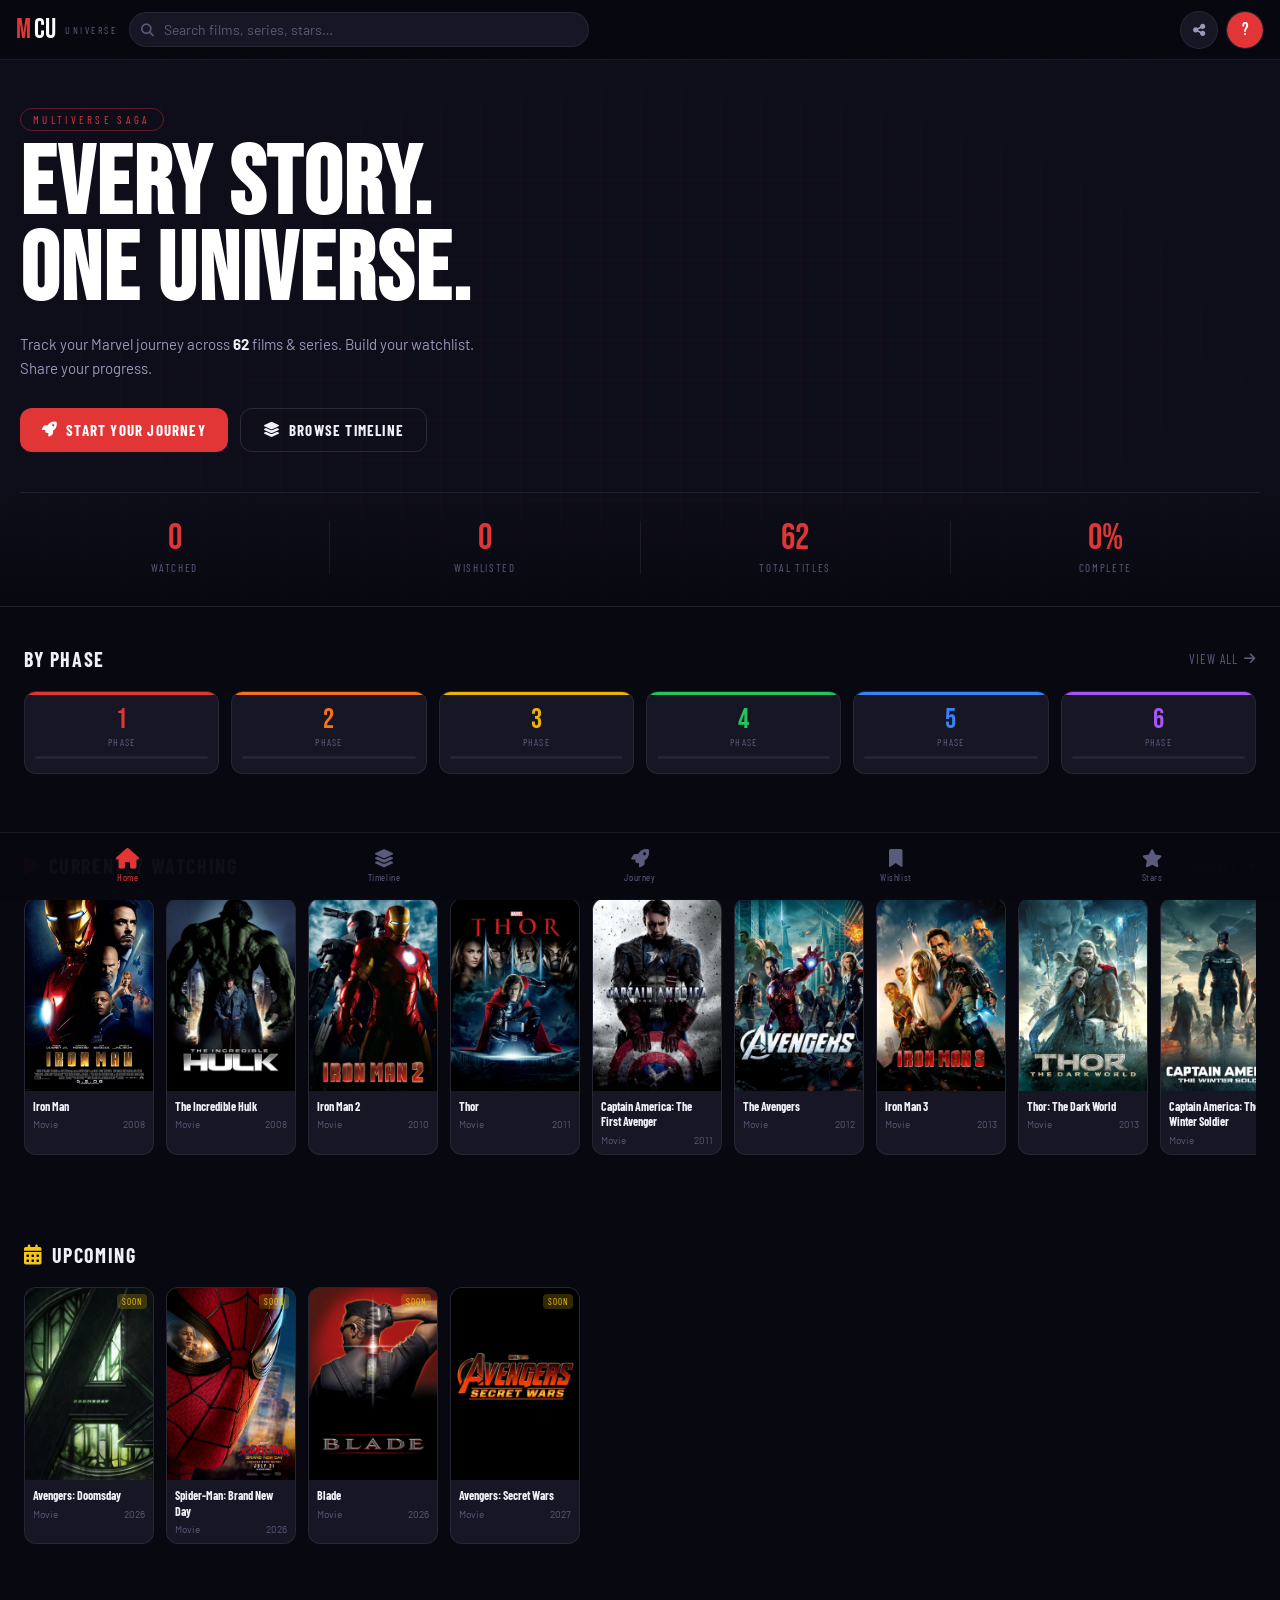
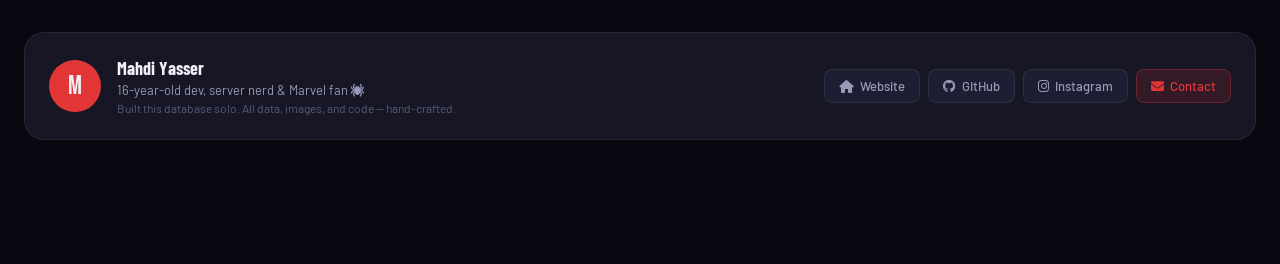
==== index.html @ ae5f4f88 "Update" ====
<!DOCTYPE html>
<html lang="en">
<head>
  <meta charset="UTF-8">
  <meta name="viewport" content="width=device-width, initial-scale=1.0, viewport-fit=cover">

  <!-- Primary Meta -->
  <title>MCU Universe — The Ultimate Marvel Tracker</title>
  <meta name="title" content="MCU Universe — The Ultimate Marvel Tracker">
  <meta name="description" content="Track every Marvel Cinematic Universe film & series. Build your watchlist, follow your journey, explore the cast. The definitive MCU database by Mahdi Yasser.">
  <meta name="author" content="Mahdi Yasser">
  <meta name="robots" content="index, follow">
  <meta name="keywords" content="MCU, Marvel, Cinematic Universe, Iron Man, Avengers, Disney+, tracker, watchlist, movies, series, Mahdi Yasser, Mahdi Yasser MCU">
  <meta name="theme-color" content="#0a0a0f">

  <!-- Open Graph -->
  <meta property="og:type" content="website">
  <meta property="og:url" content="https://mcu.mahdiyasser.site/">
  <meta property="og:title" content="MCU Universe — The Ultimate Marvel Tracker">
  <meta property="og:description" content="Track every MCU film & series. Build your watchlist, follow your journey, explore the cast. The definitive MCU database.">
  <meta property="og:image" content="https://mcu.mahdiyasser.site/assets/images/og.png">
  <meta property="og:image:width" content="1200">
  <meta property="og:image:height" content="630">
  <meta property="og:site_name" content="MCU Universe">

  <!-- Twitter Card -->
  <meta name="twitter:card" content="summary_large_image">
  <meta name="twitter:url" content="https://mcu.mahdiyasser.site/">
  <meta name="twitter:title" content="MCU Universe — The Ultimate Marvel Tracker">
  <meta name="twitter:description" content="Track every MCU film & series. Build your watchlist, follow your journey, explore the cast.">
  <meta name="twitter:image" content="https://mcu.mahdiyasser.site/assets/images/og.png">

  <!-- Canonical -->
  <link rel="canonical" href="https://mcu.mahdiyasser.site/">

  <!-- Favicon -->
  <link rel="icon" href="/favicon.ico">
  <link rel="apple-touch-icon" href="/favicon.ico">
  <link rel="shortcut icon" href="/favicon.ico">

  <!-- JSON-LD -->
  <script type="application/ld+json">
  {
    "@context": "https://schema.org",
    "@type": "WebSite",
    "name": "MCU Universe",
    "url": "https://mcu.mahdiyasser.site/",
    "description": "The definitive MCU tracker — films, series, cast, and your personal watching journey.",
    "author": {
      "@type": "Person",
      "name": "Mahdi Yasser",
      "url": "https://mahdiyasser.site/"
    }
  }
  </script>

  <!-- Fonts -->
  <link rel="preconnect" href="https://fonts.googleapis.com">
  <link rel="preconnect" href="https://fonts.gstatic.com" crossorigin>
  <link href="https://fonts.googleapis.com/css2?family=Bebas+Neue&family=Barlow:ital,wght@0,300;0,400;0,500;0,600;0,700;1,300;1,400&family=Barlow+Condensed:wght@300;400;500;600;700;800&display=swap" rel="stylesheet">

  <!-- Font Awesome -->
  <link rel="stylesheet" href="https://cdnjs.cloudflare.com/ajax/libs/font-awesome/6.5.1/css/all.min.css">

  <link rel="stylesheet" href="style.css">
</head>
<body>

<!-- ========== LOADING SCREEN ========== -->
<div id="loader">
  <div class="loader-inner">
    <div class="loader-arc"></div>
    <div class="loader-text">INITIALIZING</div>
    <div class="loader-sub">Marvel Cinematic Universe Database</div>
  </div>
</div>

<!-- ========== ACCOUNT PANEL ========== -->
<div id="account-panel" class="panel hidden">
  <div class="panel-backdrop" onclick="closePanel('account-panel')"></div>
  <div class="panel-box">
    <button class="panel-close" onclick="closePanel('account-panel')"><i class="fa-solid fa-xmark"></i></button>
    <div class="panel-header">
      <div class="panel-icon"><i class="fa-solid fa-user-shield"></i></div>
      <h2>Your Profile</h2>
    </div>
    <div id="account-content"></div>
  </div>
</div>

<!-- ========== SHARE PANEL ========== -->
<div id="share-panel" class="panel hidden">
  <div class="panel-backdrop" onclick="closePanel('share-panel')"></div>
  <div class="panel-box">
    <button class="panel-close" onclick="closePanel('share-panel')"><i class="fa-solid fa-xmark"></i></button>
    <div class="panel-header">
      <div class="panel-icon share-icon"><i class="fa-solid fa-share-nodes"></i></div>
      <h2>Share Your Journey</h2>
      <p>Anyone with this link can view your progress</p>
    </div>
    <div id="share-content"></div>
  </div>
</div>

<!-- ========== DETAIL PANEL ========== -->
<div id="detail-panel" class="panel hidden">
  <div class="panel-backdrop" onclick="closePanel('detail-panel')"></div>
  <div class="panel-box panel-box--wide">
    <button class="panel-close" onclick="closePanel('detail-panel')"><i class="fa-solid fa-xmark"></i></button>
    <div id="detail-content"></div>
  </div>
</div>

<!-- ========== STAR PANEL ========== -->
<div id="star-panel" class="panel hidden">
  <div class="panel-backdrop" onclick="closePanel('star-panel')"></div>
  <div class="panel-box">
    <button class="panel-close" onclick="closePanel('star-panel')"><i class="fa-solid fa-xmark"></i></button>
    <div id="star-content"></div>
  </div>
</div>

<!-- ========== TOAST ========== -->
<div id="toast-container"></div>

<!-- ========== HEADER ========== -->
<header id="site-header">
  <div class="header-inner">
    <a class="header-logo" href="#" onclick="switchTab('home'); return false;">
      <span class="logo-m">M</span><span class="logo-cu">CU</span>
      <span class="logo-tag">UNIVERSE</span>
    </a>

    <div class="header-search-wrap" id="header-search-wrap">
      <i class="fa-solid fa-magnifying-glass search-icon"></i>
      <input type="text" id="global-search" placeholder="Search films, series, stars…" autocomplete="off">
      <div id="search-results-drop" class="search-drop hidden"></div>
    </div>

    <div class="header-actions">
      <button class="hdr-btn" onclick="openSharePanel()" title="Share Your Journey">
        <i class="fa-solid fa-share-nodes"></i>
      </button>
      <button class="hdr-btn hdr-account" onclick="openAccountPanel()" title="Profile">
        <span id="hdr-avatar"></span>
      </button>
    </div>
  </div>
</header>

<!-- ========== MAIN ========== -->
<main id="app">

  <!-- ===== TAB: HOME ===== -->
  <section id="tab-home" class="tab-section active">
    <div class="hero-banner">
      <div class="hero-bg-grid"></div>
      <div class="hero-content">
        <div class="hero-eyebrow"><span class="phase-badge">MULTIVERSE SAGA</span></div>
        <h1 class="hero-title">EVERY STORY.<br>ONE UNIVERSE.</h1>
        <p class="hero-sub">Track your Marvel journey across <strong id="hero-total">0</strong> films & series. Build your watchlist. Share your progress.</p>
        <div class="hero-cta-row">
          <button class="btn-primary" onclick="switchTab('journey')">
            <i class="fa-solid fa-rocket"></i> Start Your Journey
          </button>
          <button class="btn-ghost" onclick="switchTab('timeline')">
            <i class="fa-solid fa-layer-group"></i> Browse Timeline
          </button>
        </div>
      </div>
      <div class="hero-stats-row">
        <div class="hero-stat">
          <span id="stat-watched" class="stat-num">0</span>
          <span class="stat-label">Watched</span>
        </div>
        <div class="hero-stat">
          <span id="stat-wishlist" class="stat-num">0</span>
          <span class="stat-label">Wishlisted</span>
        </div>
        <div class="hero-stat">
          <span id="stat-total-home" class="stat-num">0</span>
          <span class="stat-label">Total Titles</span>
        </div>
        <div class="hero-stat">
          <span id="stat-pct" class="stat-num">0%</span>
          <span class="stat-label">Complete</span>
        </div>
      </div>
    </div>

    <!-- Quick Phase Overview -->
    <div class="section-wrap">
      <div class="section-header">
        <h2 class="section-title">By Phase</h2>
        <button class="section-link" onclick="switchTab('timeline')">View All <i class="fa-solid fa-arrow-right"></i></button>
      </div>
      <div id="phase-overview" class="phase-overview-grid"></div>
    </div>

    <!-- Currently Watching -->
    <div class="section-wrap" id="currently-watching-section">
      <div class="section-header">
        <h2 class="section-title"><i class="fa-solid fa-play txt-red"></i> Currently Watching</h2>
        <button class="section-link" onclick="switchTab('journey')">Journey <i class="fa-solid fa-arrow-right"></i></button>
      </div>
      <div id="currently-watching-list" class="cards-row"></div>
    </div>

    <!-- New & Upcoming -->
    <div class="section-wrap">
      <div class="section-header">
        <h2 class="section-title"><i class="fa-solid fa-calendar-days txt-gold"></i> Upcoming</h2>
      </div>
      <div id="upcoming-list" class="cards-row"></div>
    </div>

    <!-- About / Made By -->
    <div class="section-wrap">
      <div class="about-footer-card">
        <div class="afc-left">
          <div class="afc-avatar">M</div>
          <div class="afc-text">
            <span class="afc-name">Mahdi Yasser</span>
            <span class="afc-role">16-year-old dev, server nerd &amp; Marvel fan <i class="fa-solid fa-spider"></i></span>
            <span class="afc-bio">Built this database solo. All data, images, and code — hand-crafted.</span>
          </div>
        </div>
        <div class="afc-links">
          <a href="https://mahdiyasser.site" target="_blank" class="afc-btn"><i class="fa-solid fa-house"></i> Website</a>
          <a href="https://github.com/Mahdiyasser" target="_blank" class="afc-btn"><i class="fa-brands fa-github"></i> GitHub</a>
          <a href="https://www.instagram.com/mahdiyasser1/" target="_blank" class="afc-btn"><i class="fa-brands fa-instagram"></i> Instagram</a>
          <a href="https://mahdiyasser.site/contact/" target="_blank" class="afc-btn afc-btn--red"><i class="fa-solid fa-envelope"></i> Contact</a>
        </div>
      </div>
    </div>
  </section>

  <!-- ===== TAB: TIMELINE ===== -->
  <section id="tab-timeline" class="tab-section">
    <div class="tab-hero-mini">
      <h1>MCU TIMELINE</h1>
      <p>Every title — in release or chronological order</p>
    </div>

    <div class="timeline-controls">
      <div class="order-toggle">
        <button class="order-btn active" id="btn-release" onclick="setOrder('release')">Release Order</button>
        <button class="order-btn" id="btn-chrono" onclick="setOrder('chrono')">Chronological</button>
      </div>
      <div class="filter-row">
        <button class="filter-btn active" data-filter="all" onclick="setTypeFilter('all',this)">All</button>
        <button class="filter-btn" data-filter="movie" onclick="setTypeFilter('movie',this)">Movies</button>
        <button class="filter-btn" data-filter="series" onclick="setTypeFilter('series',this)">Series</button>
        <button class="filter-btn" data-filter="special_presentation" onclick="setTypeFilter('special_presentation',this)">Specials</button>
      </div>
    </div>

    <div id="timeline-phases" class="timeline-phases-wrap"></div>
  </section>

  <!-- ===== TAB: JOURNEY ===== -->
  <section id="tab-journey" class="tab-section">
    <div class="tab-hero-mini journey-hero-mini">
      <div class="journey-hero-content">
        <h1>YOUR JOURNEY</h1>
        <p>Track progress like a game. Level up through the MCU.</p>
      </div>
      <div class="journey-xp-bar-wrap">
        <div class="journey-level-badge" id="journey-level-badge">LVL 1</div>
        <div class="journey-xp-info">
          <span id="journey-xp-label">0 XP</span>
          <span id="journey-xp-next">Next: Recruit</span>
        </div>
        <div class="xp-bar-outer">
          <div class="xp-bar-inner" id="xp-bar-inner"></div>
        </div>
        <div class="journey-rank-name" id="journey-rank-name">Civilian</div>
      </div>
    </div>

    <!-- Journey Achievements -->
    <div class="section-wrap">
      <div class="section-header">
        <h2 class="section-title"><i class="fa-solid fa-trophy txt-gold"></i> Achievements</h2>
      </div>
      <div id="achievements-grid" class="achievements-grid"></div>
    </div>

    <!-- Journey Stats -->
    <div class="section-wrap">
      <div class="section-header">
        <h2 class="section-title"><i class="fa-solid fa-chart-bar txt-red"></i> Your Stats</h2>
      </div>
      <div id="journey-stats-grid" class="journey-stats-grid"></div>
    </div>

    <!-- Watch Queue -->
    <div class="section-wrap">
      <div class="section-header">
        <h2 class="section-title"><i class="fa-solid fa-list-check"></i> Watch Queue</h2>
        <button class="section-link" onclick="openNextToWatch()">Suggest Next <i class="fa-solid fa-wand-sparkles"></i></button>
      </div>
      <div id="watch-queue" class="timeline-phases-wrap"></div>
    </div>
  </section>

  <!-- ===== TAB: WISHLIST ===== -->
  <section id="tab-wishlist" class="tab-section">
    <div class="tab-hero-mini">
      <h1>WISHLIST</h1>
      <p>Titles you want to watch</p>
    </div>
    <div class="section-wrap">
      <div id="wishlist-grid" class="cards-grid-main"></div>
      <div id="wishlist-empty" class="empty-state hidden">
        <i class="fa-solid fa-bookmark"></i>
        <p>No wishlist items yet.</p>
        <small>Browse the Timeline and hit <i class="fa-solid fa-bookmark"></i> to add titles.</small>
      </div>
    </div>
  </section>

  <!-- ===== TAB: STARS ===== -->
  <section id="tab-stars" class="tab-section">
    <div class="tab-hero-mini">
      <h1>CAST & CREW</h1>
      <p>72 stars of the Marvel universe</p>
    </div>
    <div class="stars-controls">
      <input type="text" id="stars-search" placeholder="Search cast & crew…" oninput="filterStars(this.value)">
    </div>
    <div id="stars-grid" class="stars-grid"></div>
  </section>

</main>

<!-- ========== BOTTOM NAV ========== -->
<nav id="bottom-nav">
  <button class="nav-btn active" data-tab="home" onclick="switchTab('home')">
    <i class="fa-solid fa-house"></i>
    <span>Home</span>
  </button>
  <button class="nav-btn" data-tab="timeline" onclick="switchTab('timeline')">
    <i class="fa-solid fa-layer-group"></i>
    <span>Timeline</span>
  </button>
  <button class="nav-btn" data-tab="journey" onclick="switchTab('journey')">
    <i class="fa-solid fa-rocket"></i>
    <span>Journey</span>
  </button>
  <button class="nav-btn" data-tab="wishlist" onclick="switchTab('wishlist')">
    <i class="fa-solid fa-bookmark"></i>
    <span>Wishlist</span>
    <span id="wishlist-badge" class="nav-badge hidden">0</span>
  </button>
  <button class="nav-btn" data-tab="stars" onclick="switchTab('stars')">
    <i class="fa-solid fa-star"></i>
    <span>Stars</span>
  </button>
</nav>

<script src="script.js"></script>
</body>
</html>
---- style.css ----
/* =====================================================
   MCU UNIVERSE — style.css
   Author: Mahdi Yasser
   ===================================================== */

/* ── Variables ── */
:root {
  --red: #e23636;
  --red-dark: #b01e1e;
  --red-glow: rgba(226,54,54,0.35);
  --gold: #f5c518;
  --gold-dim: rgba(245,197,24,0.2);
  --blue: #1a8fe3;
  --blue-dim: rgba(26,143,227,0.2);
  --bg: #080810;
  --bg2: #0e0e1a;
  --bg3: #141428;
  --surface: #161625;
  --surface2: #1e1e32;
  --surface3: #242438;
  --border: rgba(255,255,255,0.07);
  --border2: rgba(255,255,255,0.12);
  --text: #f0f0f8;
  --text2: #9898b8;
  --text3: #5a5a7a;
  --white: #ffffff;
  --green: #22c55e;
  --orange: #f97316;
  --purple: #a855f7;

  /* Phase colors */
  --phase1: #e23636;
  --phase2: #f97316;
  --phase3: #eab308;
  --phase4: #22c55e;
  --phase5: #3b82f6;
  --phase6: #a855f7;

  --radius: 12px;
  --radius-sm: 8px;
  --radius-lg: 20px;
  --nav-h: 68px;
  --header-h: 60px;
  --transition: 0.22s cubic-bezier(0.4,0,0.2,1);
}

/* ── Reset ── */
*, *::before, *::after { box-sizing: border-box; margin: 0; padding: 0; }
html { scroll-behavior: smooth; font-size: 16px; }
body {
  font-family: 'Barlow', sans-serif;
  background: var(--bg);
  color: var(--text);
  min-height: 100dvh;
  overflow-x: hidden;
  padding-bottom: calc(var(--nav-h) + 16px);
  padding-top: var(--header-h);
}
a { color: inherit; text-decoration: none; }
img { display: block; max-width: 100%; }
button { cursor: pointer; border: none; background: none; font-family: inherit; color: inherit; }
input, textarea { font-family: inherit; }

/* ── Typography ── */
.font-display { font-family: 'Bebas Neue', sans-serif; letter-spacing: 0.04em; }
.font-condensed { font-family: 'Barlow Condensed', sans-serif; }

/* ── Utility ── */
.hidden { display: none !important; }
.txt-red { color: var(--red); }
.txt-gold { color: var(--gold); }
.txt-blue { color: var(--blue); }
.txt-green { color: var(--green); }

/* ============================================================
   LOADER
   ============================================================ */
#loader {
  position: fixed; inset: 0; z-index: 9999;
  background: var(--bg);
  display: flex; align-items: center; justify-content: center;
  transition: opacity 0.5s ease, visibility 0.5s ease;
}
#loader.fade-out { opacity: 0; visibility: hidden; pointer-events: none; }
.loader-inner { text-align: center; }
.loader-arc {
  width: 64px; height: 64px;
  border: 3px solid var(--surface3);
  border-top-color: var(--red);
  border-radius: 50%;
  margin: 0 auto 20px;
  animation: spin 0.8s linear infinite;
}
@keyframes spin { to { transform: rotate(360deg); } }
.loader-text {
  font-family: 'Bebas Neue', sans-serif;
  font-size: 22px;
  letter-spacing: 0.3em;
  color: var(--red);
}
.loader-sub {
  font-family: 'Barlow Condensed', sans-serif;
  font-size: 12px;
  letter-spacing: 0.2em;
  color: var(--text3);
  margin-top: 6px;
}

/* ============================================================
   HEADER
   ============================================================ */
#site-header {
  position: fixed; top: 0; left: 0; right: 0; z-index: 100;
  height: var(--header-h);
  background: rgba(8,8,16,0.95);
  border-bottom: 1px solid var(--border);
}
.header-inner {
  max-width: 1400px;
  margin: 0 auto;
  height: 100%;
  display: flex; align-items: center; gap: 12px;
  padding: 0 16px;
}
.header-logo {
  display: flex; align-items: baseline; gap: 3px;
  flex-shrink: 0;
}
.logo-m {
  font-family: 'Bebas Neue', sans-serif;
  font-size: 28px;
  color: var(--red);
  line-height: 1;
}
.logo-cu {
  font-family: 'Bebas Neue', sans-serif;
  font-size: 28px;
  color: var(--white);
  line-height: 1;
}
.logo-tag {
  font-family: 'Barlow Condensed', sans-serif;
  font-size: 10px;
  letter-spacing: 0.25em;
  color: var(--text3);
  margin-left: 6px;
  align-self: center;
}
.header-search-wrap {
  flex: 1;
  max-width: 460px;
  position: relative;
}
.search-icon {
  position: absolute; left: 12px; top: 50%; transform: translateY(-50%);
  color: var(--text3); font-size: 13px; pointer-events: none;
}
#global-search {
  width: 100%;
  background: var(--surface);
  border: 1px solid var(--border);
  border-radius: 100px;
  padding: 8px 14px 8px 34px;
  font-size: 14px;
  color: var(--text);
  outline: none;
  transition: border-color var(--transition);
}
#global-search:focus { border-color: var(--red); }
#global-search::placeholder { color: var(--text3); }
.search-drop {
  position: absolute; top: calc(100% + 6px); left: 0; right: 0;
  background: var(--surface2);
  border: 1px solid var(--border2);
  border-radius: var(--radius);
  overflow: hidden;
  z-index: 200;
  max-height: 380px;
  overflow-y: auto;
}
.search-item {
  display: flex; align-items: center; gap: 10px;
  padding: 10px 14px;
  cursor: pointer;
  transition: background var(--transition);
  border-bottom: 1px solid var(--border);
}
.search-item:last-child { border-bottom: none; }
.search-item:hover { background: var(--surface3); }
.search-item-img {
  width: 36px; height: 52px;
  border-radius: 4px;
  object-fit: cover;
  background: var(--surface3);
  flex-shrink: 0;
}
.search-item-img.star-thumb {
  width: 36px; height: 36px;
  border-radius: 50%;
}
.search-item-info { flex: 1; min-width: 0; }
.search-item-title {
  font-size: 13px; font-weight: 600;
  white-space: nowrap; overflow: hidden; text-overflow: ellipsis;
}
.search-item-sub { font-size: 11px; color: var(--text3); margin-top: 2px; }
.search-type-tag {
  font-family: 'Barlow Condensed', sans-serif;
  font-size: 10px; letter-spacing: 0.15em;
  padding: 2px 6px;
  border-radius: 4px;
  text-transform: uppercase;
  flex-shrink: 0;
}
.tag-movie { background: rgba(226,54,54,0.2); color: var(--red); }
.tag-series { background: rgba(26,143,227,0.2); color: var(--blue); }
.tag-special { background: rgba(245,197,24,0.2); color: var(--gold); }
.tag-star { background: rgba(168,85,247,0.2); color: var(--purple); }

.header-actions { display: flex; align-items: center; gap: 8px; margin-left: auto; }
.hdr-btn {
  width: 38px; height: 38px;
  display: flex; align-items: center; justify-content: center;
  border-radius: 50%;
  background: var(--surface);
  border: 1px solid var(--border);
  font-size: 14px;
  color: var(--text2);
  transition: all var(--transition);
}
.hdr-btn:hover { border-color: var(--red); color: var(--red); }
.hdr-account { overflow: hidden; }
#hdr-avatar {
  width: 36px; height: 36px;
  display: flex; align-items: center; justify-content: center;
  font-family: 'Bebas Neue', sans-serif;
  font-size: 18px;
  color: var(--white);
  background: var(--red);
  border-radius: 50%;
}

/* ============================================================
   BOTTOM NAV
   ============================================================ */
#bottom-nav {
  position: fixed; bottom: 0; left: 0; right: 0; z-index: 100;
  height: var(--nav-h);
  background: rgba(8,8,16,0.97);
  border-top: 1px solid var(--border);
  display: flex;
  safe-area-inset-bottom: env(safe-area-inset-bottom);
  padding-bottom: env(safe-area-inset-bottom, 0px);
}
.nav-btn {
  flex: 1;
  display: flex; flex-direction: column; align-items: center; justify-content: center;
  gap: 3px;
  font-size: 10px;
  font-family: 'Barlow Condensed', sans-serif;
  letter-spacing: 0.06em;
  color: var(--text3);
  transition: color var(--transition);
  position: relative;
}
.nav-btn i { font-size: 18px; transition: transform var(--transition); }
.nav-btn.active { color: var(--red); }
.nav-btn.active i { transform: scale(1.15); }
.nav-badge {
  position: absolute; top: 6px; right: calc(50% - 18px);
  min-width: 16px; height: 16px;
  background: var(--red);
  border-radius: 100px;
  font-size: 9px;
  font-weight: 700;
  display: flex; align-items: center; justify-content: center;
  padding: 0 4px;
  color: white;
}

/* ============================================================
   TABS
   ============================================================ */
.tab-section {
  display: none;
  animation: fadeIn 0.3s ease;
}
.tab-section.active { display: block; }
@keyframes fadeIn { from { opacity: 0; transform: translateY(8px); } to { opacity: 1; transform: none; } }

/* ============================================================
   HERO BANNER (Home)
   ============================================================ */
.hero-banner {
  position: relative;
  min-height: 460px;
  display: flex; flex-direction: column; justify-content: center;
  overflow: hidden;
  padding: 48px 20px 32px;
  background: var(--bg2);
  border-bottom: 1px solid var(--border);
}
.hero-bg-grid {
  position: absolute; inset: 0; pointer-events: none;
  background-image:
    linear-gradient(rgba(226,54,54,0.04) 1px, transparent 1px),
    linear-gradient(90deg, rgba(226,54,54,0.04) 1px, transparent 1px);
  background-size: 40px 40px;
  mask-image: radial-gradient(ellipse 80% 80% at 50% 50%, black 20%, transparent 100%);
}
.hero-banner::before {
  content: '';
  position: absolute; bottom: -1px; left: 0; right: 0; height: 120px;
  background: linear-gradient(transparent, var(--bg));
  pointer-events: none;
}
.hero-content { position: relative; max-width: 600px; }
.hero-eyebrow { margin-bottom: 16px; }
.phase-badge {
  font-family: 'Barlow Condensed', sans-serif;
  font-size: 11px; letter-spacing: 0.3em;
  padding: 4px 12px;
  border: 1px solid rgba(226,54,54,0.4);
  border-radius: 100px;
  color: var(--red);
  text-transform: uppercase;
}
.hero-title {
  font-family: 'Bebas Neue', sans-serif;
  font-size: clamp(52px, 12vw, 96px);
  line-height: 0.9;
  letter-spacing: 0.02em;
  color: var(--white);
  margin-bottom: 16px;
}
.hero-sub {
  font-size: 15px;
  color: var(--text2);
  line-height: 1.6;
  margin-bottom: 28px;
  max-width: 480px;
}
.hero-sub strong { color: var(--text); }
.hero-cta-row { display: flex; gap: 12px; flex-wrap: wrap; }
.btn-primary {
  display: inline-flex; align-items: center; gap: 8px;
  background: var(--red);
  color: white;
  font-family: 'Barlow Condensed', sans-serif;
  font-size: 15px; font-weight: 700; letter-spacing: 0.08em;
  padding: 12px 22px;
  border-radius: var(--radius);
  transition: all var(--transition);
  text-transform: uppercase;
}
.btn-primary:hover { background: var(--red-dark); transform: translateY(-1px); }
.btn-ghost {
  display: inline-flex; align-items: center; gap: 8px;
  background: transparent;
  color: var(--text);
  border: 1px solid var(--border2);
  font-family: 'Barlow Condensed', sans-serif;
  font-size: 15px; font-weight: 700; letter-spacing: 0.08em;
  padding: 12px 22px;
  border-radius: var(--radius);
  transition: all var(--transition);
  text-transform: uppercase;
}
.btn-ghost:hover { border-color: var(--text2); background: var(--surface); }
.hero-stats-row {
  position: relative;
  display: flex; gap: 0;
  margin-top: 40px;
  padding-top: 28px;
  border-top: 1px solid var(--border);
}
.hero-stat {
  flex: 1;
  text-align: center;
  border-right: 1px solid var(--border);
}
.hero-stat:last-child { border-right: none; }
.stat-num {
  display: block;
  font-family: 'Bebas Neue', sans-serif;
  font-size: 36px;
  color: var(--red);
  line-height: 1;
}
.stat-label {
  display: block;
  font-family: 'Barlow Condensed', sans-serif;
  font-size: 11px; letter-spacing: 0.15em;
  color: var(--text3);
  text-transform: uppercase;
  margin-top: 4px;
}

/* ============================================================
   SECTION WRAP
   ============================================================ */
.section-wrap {
  padding: 32px 16px;
  max-width: 1400px;
  margin: 0 auto;
}
.section-header {
  display: flex; align-items: center; justify-content: space-between;
  margin-bottom: 20px;
}
.section-title {
  font-family: 'Barlow Condensed', sans-serif;
  font-size: 20px; font-weight: 700; letter-spacing: 0.08em;
  text-transform: uppercase;
  display: flex; align-items: center; gap: 8px;
}
.section-link {
  font-family: 'Barlow Condensed', sans-serif;
  font-size: 13px; letter-spacing: 0.08em;
  color: var(--text3);
  display: flex; align-items: center; gap: 6px;
  transition: color var(--transition);
  text-transform: uppercase;
}
.section-link:hover { color: var(--red); }

/* ============================================================
   PHASE OVERVIEW GRID (Home)
   ============================================================ */
.phase-overview-grid {
  display: grid;
  grid-template-columns: repeat(3, 1fr);
  gap: 12px;
}
@media (min-width: 640px) {
  .phase-overview-grid { grid-template-columns: repeat(6, 1fr); }
}
.phase-overview-card {
  background: var(--surface);
  border: 1px solid var(--border);
  border-radius: var(--radius);
  padding: 14px 10px;
  text-align: center;
  cursor: pointer;
  transition: all var(--transition);
  position: relative;
  overflow: hidden;
}
.phase-overview-card::before {
  content: '';
  position: absolute; top: 0; left: 0; right: 0;
  height: 3px;
}
.phase-overview-card[data-phase="phase_1"]::before { background: var(--phase1); }
.phase-overview-card[data-phase="phase_2"]::before { background: var(--phase2); }
.phase-overview-card[data-phase="phase_3"]::before { background: var(--phase3); }
.phase-overview-card[data-phase="phase_4"]::before { background: var(--phase4); }
.phase-overview-card[data-phase="phase_5"]::before { background: var(--phase5); }
.phase-overview-card[data-phase="phase_6"]::before { background: var(--phase6); }
.phase-overview-card:hover { border-color: var(--border2); transform: translateY(-2px); }
.poc-num {
  font-family: 'Bebas Neue', sans-serif;
  font-size: 28px;
  line-height: 1;
}
.poc-label {
  font-family: 'Barlow Condensed', sans-serif;
  font-size: 10px; letter-spacing: 0.12em;
  color: var(--text3);
  text-transform: uppercase;
  margin-top: 2px;
}
.poc-progress {
  margin-top: 8px;
  height: 3px;
  background: var(--surface3);
  border-radius: 100px;
  overflow: hidden;
}
.poc-progress-fill {
  height: 100%;
  border-radius: 100px;
  transition: width 0.8s ease;
}

/* ============================================================
   CARDS ROW (horizontal scroll)
   ============================================================ */
.cards-row {
  display: flex; gap: 12px;
  overflow-x: auto;
  padding-bottom: 8px;
  scrollbar-width: none;
}
.cards-row::-webkit-scrollbar { display: none; }

/* ============================================================
   MCU CARD
   ============================================================ */
.mcu-card {
  flex-shrink: 0;
  width: 130px;
  background: var(--surface);
  border: 1px solid var(--border);
  border-radius: var(--radius);
  overflow: hidden;
  cursor: pointer;
  transition: all var(--transition);
  position: relative;
}
.mcu-card:hover { transform: translateY(-4px); border-color: var(--border2); }
.mcu-card.watched { border-color: rgba(34,197,94,0.3); }
.mcu-card.wishlisted { border-color: rgba(245,197,24,0.3); }
.mcu-card-poster {
  width: 100%; aspect-ratio: 2/3;
  object-fit: cover;
  background: var(--surface3);
  display: block;
}
.mcu-card-body { padding: 8px; }
.mcu-card-title {
  font-family: 'Barlow Condensed', sans-serif;
  font-size: 12px; font-weight: 700;
  line-height: 1.3;
  margin-bottom: 4px;
  display: -webkit-box;
  -webkit-line-clamp: 2;
  -webkit-box-orient: vertical;
  overflow: hidden;
}
.mcu-card-meta {
  font-size: 10px; color: var(--text3);
  display: flex; align-items: center; justify-content: space-between;
}
.mcu-card-badges {
  position: absolute; top: 6px; left: 6px;
  display: flex; flex-direction: column; gap: 3px;
}
.card-badge {
  width: 20px; height: 20px;
  border-radius: 50%;
  display: flex; align-items: center; justify-content: center;
  font-size: 9px;
}
.badge-watched { background: var(--green); color: #000; }
.badge-wishlist { background: var(--gold); color: #000; }
.mcu-card-upcoming-tag {
  position: absolute; top: 6px; right: 6px;
  font-family: 'Barlow Condensed', sans-serif;
  font-size: 9px; letter-spacing: 0.1em;
  padding: 2px 5px;
  background: rgba(245,197,24,0.2);
  color: var(--gold);
  border-radius: 4px;
  text-transform: uppercase;
}

/* ============================================================
   ABOUT FOOTER CARD
   ============================================================ */
.about-footer-card {
  background: var(--surface);
  border: 1px solid var(--border);
  border-radius: var(--radius-lg);
  padding: 24px;
  display: flex; flex-direction: column; gap: 20px;
}
@media (min-width: 640px) {
  .about-footer-card { flex-direction: row; align-items: center; justify-content: space-between; }
}
.afc-left { display: flex; align-items: center; gap: 16px; }
.afc-avatar {
  width: 52px; height: 52px;
  border-radius: 50%;
  background: var(--red);
  display: flex; align-items: center; justify-content: center;
  font-family: 'Bebas Neue', sans-serif;
  font-size: 26px;
  flex-shrink: 0;
}
.afc-text { display: flex; flex-direction: column; gap: 3px; }
.afc-name { font-family: 'Barlow Condensed', sans-serif; font-size: 18px; font-weight: 700; }
.afc-role { font-size: 13px; color: var(--text2); }
.afc-bio { font-size: 12px; color: var(--text3); }
.afc-links { display: flex; flex-wrap: wrap; gap: 8px; }
.afc-btn {
  display: inline-flex; align-items: center; gap: 6px;
  padding: 8px 14px;
  border-radius: var(--radius-sm);
  background: var(--surface2);
  border: 1px solid var(--border);
  font-size: 13px; font-weight: 500;
  color: var(--text2);
  transition: all var(--transition);
}
.afc-btn:hover { color: var(--text); border-color: var(--border2); }
.afc-btn--red { background: rgba(226,54,54,0.15); border-color: rgba(226,54,54,0.3); color: var(--red); }
.afc-btn--red:hover { background: rgba(226,54,54,0.25); }

/* ============================================================
   TAB HERO MINI
   ============================================================ */
.tab-hero-mini {
  padding: 36px 20px 28px;
  background: var(--bg2);
  border-bottom: 1px solid var(--border);
  position: relative;
  overflow: hidden;
}
.tab-hero-mini::after {
  content: '';
  position: absolute; bottom: 0; left: 0; right: 0; height: 1px;
  background: linear-gradient(90deg, transparent, var(--red), transparent);
}
.tab-hero-mini h1 {
  font-family: 'Bebas Neue', sans-serif;
  font-size: clamp(36px, 8vw, 60px);
  letter-spacing: 0.04em;
  line-height: 1;
}
.tab-hero-mini p {
  font-size: 14px; color: var(--text2);
  margin-top: 6px;
}

/* ============================================================
   TIMELINE
   ============================================================ */
.timeline-controls {
  padding: 20px 16px 0;
  max-width: 1400px; margin: 0 auto;
  display: flex; flex-direction: column; gap: 12px;
}
.order-toggle {
  display: flex;
  background: var(--surface);
  border: 1px solid var(--border);
  border-radius: var(--radius);
  padding: 3px;
  width: fit-content;
}
.order-btn {
  font-family: 'Barlow Condensed', sans-serif;
  font-size: 13px; font-weight: 600; letter-spacing: 0.06em;
  padding: 8px 18px;
  border-radius: var(--radius-sm);
  transition: all var(--transition);
  color: var(--text3);
  text-transform: uppercase;
}
.order-btn.active { background: var(--red); color: white; }
.filter-row { display: flex; gap: 8px; flex-wrap: wrap; }
.filter-btn {
  font-family: 'Barlow Condensed', sans-serif;
  font-size: 12px; letter-spacing: 0.08em;
  padding: 6px 14px;
  border-radius: 100px;
  border: 1px solid var(--border);
  background: var(--surface);
  color: var(--text3);
  transition: all var(--transition);
  text-transform: uppercase;
}
.filter-btn.active { border-color: var(--red); color: var(--red); background: rgba(226,54,54,0.1); }

.timeline-phases-wrap {
  padding: 24px 16px;
  max-width: 1400px; margin: 0 auto;
  display: flex; flex-direction: column; gap: 40px;
}

/* Phase group */
.phase-group {}
.phase-group-header {
  display: flex; align-items: center; gap: 12px;
  margin-bottom: 20px;
  padding-bottom: 12px;
  border-bottom: 1px solid var(--border);
}
.phase-color-dot {
  width: 10px; height: 10px;
  border-radius: 50%;
  flex-shrink: 0;
}
.phase-group-title {
  font-family: 'Bebas Neue', sans-serif;
  font-size: 22px; letter-spacing: 0.06em;
}
.phase-group-saga {
  font-family: 'Barlow Condensed', sans-serif;
  font-size: 11px; letter-spacing: 0.2em;
  color: var(--text3);
  text-transform: uppercase;
  margin-left: auto;
}
.phase-group-progress {
  font-family: 'Barlow Condensed', sans-serif;
  font-size: 12px; color: var(--text3);
}

.phase-entries-grid {
  display: grid;
  grid-template-columns: repeat(auto-fill, minmax(110px, 1fr));
  gap: 12px;
}
@media (min-width: 480px) {
  .phase-entries-grid { grid-template-columns: repeat(auto-fill, minmax(130px, 1fr)); }
}
@media (min-width: 768px) {
  .phase-entries-grid { grid-template-columns: repeat(auto-fill, minmax(150px, 1fr)); }
}

/* Full MCU Card (grid version) */
.mcu-card-full {
  background: var(--surface);
  border: 1px solid var(--border);
  border-radius: var(--radius);
  overflow: hidden;
  cursor: pointer;
  transition: all var(--transition);
  position: relative;
}
.mcu-card-full:hover { transform: translateY(-4px); border-color: var(--border2); box-shadow: 0 8px 24px rgba(0,0,0,0.4); }
.mcu-card-full.watched { border-color: rgba(34,197,94,0.4); }
.mcu-card-full.wishlisted { border-color: rgba(245,197,24,0.4); }
.mcu-card-full.upcoming { opacity: 0.7; }
.card-poster-wrap { position: relative; }
.mcu-card-full .mcu-card-poster {
  width: 100%; aspect-ratio: 2/3;
  object-fit: cover;
  background: var(--surface3);
}
.card-actions {
  position: absolute; bottom: 0; left: 0; right: 0;
  display: flex;
  opacity: 0;
  transition: opacity var(--transition);
  background: linear-gradient(transparent, rgba(0,0,0,0.85));
  padding: 12px 8px 8px;
}
.mcu-card-full:hover .card-actions { opacity: 1; }
.card-action-btn {
  flex: 1;
  height: 30px;
  display: flex; align-items: center; justify-content: center;
  border-radius: var(--radius-sm);
  font-size: 13px;
  transition: all var(--transition);
}
.card-action-btn.watch-btn {
  background: rgba(34,197,94,0.2);
  color: var(--green);
  border: 1px solid rgba(34,197,94,0.3);
  margin-right: 4px;
}
.card-action-btn.watch-btn:hover { background: var(--green); color: #000; }
.card-action-btn.wish-btn {
  background: rgba(245,197,24,0.2);
  color: var(--gold);
  border: 1px solid rgba(245,197,24,0.3);
}
.card-action-btn.wish-btn:hover { background: var(--gold); color: #000; }
.card-action-btn.watched-active { background: var(--green); color: #000; }
.card-action-btn.wished-active { background: var(--gold); color: #000; }
.mcu-card-full .mcu-card-body {
  padding: 10px;
}
.mcu-card-full .mcu-card-title {
  font-family: 'Barlow Condensed', sans-serif;
  font-size: 13px; font-weight: 700;
  line-height: 1.3;
  display: -webkit-box;
  -webkit-line-clamp: 2;
  -webkit-box-orient: vertical;
  overflow: hidden;
  margin-bottom: 6px;
}
.card-type-row {
  display: flex; align-items: center; justify-content: space-between;
  gap: 4px;
}
.card-type-label {
  font-family: 'Barlow Condensed', sans-serif;
  font-size: 10px; letter-spacing: 0.1em;
  color: var(--text3);
  text-transform: uppercase;
}
.card-year {
  font-family: 'Barlow Condensed', sans-serif;
  font-size: 10px; color: var(--text3);
}
.card-watched-indicator {
  position: absolute; top: 6px; left: 6px;
  width: 22px; height: 22px;
  border-radius: 50%;
  background: var(--green);
  color: #000;
  display: flex; align-items: center; justify-content: center;
  font-size: 10px;
}
.card-wish-indicator {
  position: absolute; top: 6px; right: 6px;
  width: 22px; height: 22px;
  border-radius: 50%;
  background: var(--gold);
  color: #000;
  display: flex; align-items: center; justify-content: center;
  font-size: 10px;
}

/* ============================================================
   JOURNEY TAB
   ============================================================ */
.journey-hero-mini {
  padding: 36px 20px 0;
}
.journey-hero-content { margin-bottom: 24px; }
.journey-xp-bar-wrap {
  background: var(--surface);
  border: 1px solid var(--border);
  border-radius: var(--radius);
  padding: 16px 20px;
  display: flex;
  flex-direction: column;
  gap: 8px;
  margin-bottom: 0;
}
.journey-level-badge {
  font-family: 'Bebas Neue', sans-serif;
  font-size: 14px; letter-spacing: 0.2em;
  color: var(--gold);
  border: 1px solid var(--gold-dim);
  padding: 3px 10px;
  border-radius: 4px;
  width: fit-content;
}
.journey-xp-info {
  display: flex; justify-content: space-between;
  font-family: 'Barlow Condensed', sans-serif;
  font-size: 13px; color: var(--text3);
}
.xp-bar-outer {
  height: 6px;
  background: var(--surface3);
  border-radius: 100px;
  overflow: hidden;
}
.xp-bar-inner {
  height: 100%;
  background: linear-gradient(90deg, var(--gold), var(--red));
  border-radius: 100px;
  transition: width 1s cubic-bezier(0.4,0,0.2,1);
  width: 0%;
}
.journey-rank-name {
  font-family: 'Bebas Neue', sans-serif;
  font-size: 18px; letter-spacing: 0.08em;
  color: var(--gold);
}

/* Achievements */
.achievements-grid {
  display: grid;
  grid-template-columns: repeat(auto-fill, minmax(160px, 1fr));
  gap: 12px;
}
.achievement-card {
  background: var(--surface);
  border: 1px solid var(--border);
  border-radius: var(--radius);
  padding: 16px;
  text-align: center;
  transition: all var(--transition);
}
.achievement-card.unlocked {
  border-color: rgba(245,197,24,0.4);
  background: rgba(245,197,24,0.05);
}
.achievement-card.locked { opacity: 0.5; }
.achievement-icon { font-size: 32px; margin-bottom: 8px; }
.achievement-name {
  font-family: 'Barlow Condensed', sans-serif;
  font-size: 13px; font-weight: 700; letter-spacing: 0.06em;
  text-transform: uppercase;
  margin-bottom: 4px;
}
.achievement-desc { font-size: 11px; color: var(--text3); line-height: 1.4; }
.achievement-check {
  display: inline-flex; align-items: center; justify-content: center;
  width: 18px; height: 18px;
  background: var(--gold);
  color: #000;
  border-radius: 50%;
  font-size: 9px;
  margin-top: 8px;
}

/* Journey stats */
.journey-stats-grid {
  display: grid;
  grid-template-columns: repeat(2, 1fr);
  gap: 12px;
}
@media (min-width: 480px) {
  .journey-stats-grid { grid-template-columns: repeat(4, 1fr); }
}
.j-stat-card {
  background: var(--surface);
  border: 1px solid var(--border);
  border-radius: var(--radius);
  padding: 16px;
  text-align: center;
}
.j-stat-num {
  font-family: 'Bebas Neue', sans-serif;
  font-size: 36px;
  color: var(--red);
  line-height: 1;
  display: block;
}
.j-stat-label {
  font-family: 'Barlow Condensed', sans-serif;
  font-size: 11px; letter-spacing: 0.12em;
  color: var(--text3);
  text-transform: uppercase;
  margin-top: 4px;
  display: block;
}

/* Watch Queue */
.queue-phase-group { margin-bottom: 32px; }
.queue-phase-title {
  font-family: 'Bebas Neue', sans-serif;
  font-size: 16px; letter-spacing: 0.1em;
  color: var(--text3);
  text-transform: uppercase;
  margin-bottom: 12px;
  padding-bottom: 8px;
  border-bottom: 1px solid var(--border);
}
.queue-entry {
  display: flex; align-items: center; gap: 12px;
  padding: 12px;
  background: var(--surface);
  border: 1px solid var(--border);
  border-radius: var(--radius-sm);
  margin-bottom: 8px;
  cursor: pointer;
  transition: all var(--transition);
}
.queue-entry:hover { border-color: var(--border2); }
.queue-entry.watched-entry { opacity: 0.4; }
.queue-num {
  font-family: 'Bebas Neue', sans-serif;
  font-size: 22px;
  color: var(--text3);
  min-width: 28px;
  text-align: center;
}
.queue-poster {
  width: 40px; height: 58px;
  border-radius: 4px;
  object-fit: cover;
  background: var(--surface3);
  flex-shrink: 0;
}
.queue-info { flex: 1; min-width: 0; }
.queue-title {
  font-family: 'Barlow Condensed', sans-serif;
  font-size: 14px; font-weight: 700;
  white-space: nowrap; overflow: hidden; text-overflow: ellipsis;
}
.queue-meta { font-size: 11px; color: var(--text3); margin-top: 2px; }
.queue-actions { display: flex; gap: 6px; }
.queue-btn {
  width: 32px; height: 32px;
  border-radius: 50%;
  display: flex; align-items: center; justify-content: center;
  font-size: 12px;
  border: 1px solid var(--border);
  transition: all var(--transition);
}
.queue-btn.watch-q { color: var(--green); border-color: rgba(34,197,94,0.3); }
.queue-btn.watch-q:hover,
.queue-btn.watch-q.active { background: var(--green); color: #000; border-color: var(--green); }
.queue-btn.wish-q { color: var(--gold); border-color: rgba(245,197,24,0.3); }
.queue-btn.wish-q:hover,
.queue-btn.wish-q.active { background: var(--gold); color: #000; border-color: var(--gold); }

/* ============================================================
   WISHLIST
   ============================================================ */
.cards-grid-main {
  display: grid;
  grid-template-columns: repeat(auto-fill, minmax(130px, 1fr));
  gap: 14px;
}
.empty-state {
  text-align: center;
  padding: 60px 20px;
  color: var(--text3);
}
.empty-state i { font-size: 48px; margin-bottom: 16px; display: block; }
.empty-state p { font-size: 16px; margin-bottom: 8px; }
.empty-state small { font-size: 13px; }

/* ============================================================
   STARS
   ============================================================ */
.stars-controls {
  padding: 20px 16px 0;
  max-width: 1400px; margin: 0 auto;
}
#stars-search {
  width: 100%;
  background: var(--surface);
  border: 1px solid var(--border);
  border-radius: var(--radius);
  padding: 12px 16px;
  font-size: 14px;
  color: var(--text);
  outline: none;
  transition: border-color var(--transition);
}
#stars-search:focus { border-color: var(--red); }
#stars-search::placeholder { color: var(--text3); }
.stars-grid {
  display: grid;
  grid-template-columns: repeat(auto-fill, minmax(100px, 1fr));
  gap: 12px;
  padding: 20px 16px;
  max-width: 1400px; margin: 0 auto;
}
@media (min-width: 480px) {
  .stars-grid { grid-template-columns: repeat(auto-fill, minmax(120px, 1fr)); }
}
.star-card {
  background: var(--surface);
  border: 1px solid var(--border);
  border-radius: var(--radius);
  overflow: hidden;
  cursor: pointer;
  transition: all var(--transition);
  text-align: center;
}
.star-card:hover { transform: translateY(-3px); border-color: var(--border2); }
.star-card-img {
  width: 100%; aspect-ratio: 1/1;
  object-fit: cover; object-position: top;
  background: var(--surface3);
  display: block;
}
.star-card-body { padding: 8px 6px; }
.star-card-name {
  font-family: 'Barlow Condensed', sans-serif;
  font-size: 12px; font-weight: 700;
  line-height: 1.3;
  display: -webkit-box;
  -webkit-line-clamp: 2;
  -webkit-box-orient: vertical;
  overflow: hidden;
}
.star-card-char {
  font-size: 10px; color: var(--text3);
  margin-top: 2px;
  white-space: nowrap; overflow: hidden; text-overflow: ellipsis;
}
.star-appearances {
  font-family: 'Barlow Condensed', sans-serif;
  font-size: 10px; color: var(--red);
  margin-top: 3px;
}

/* ============================================================
   PANELS
   ============================================================ */
.panel {
  position: fixed; inset: 0; z-index: 500;
  display: flex; align-items: flex-end; justify-content: center;
}
@media (min-width: 640px) {
  .panel { align-items: center; }
}
.panel-backdrop {
  position: absolute; inset: 0;
  background: rgba(0,0,0,0.7);
  animation: fadeIn 0.2s ease;
}
.panel-box {
  position: relative;
  background: var(--bg2);
  border: 1px solid var(--border2);
  border-radius: var(--radius-lg) var(--radius-lg) 0 0;
  width: 100%;
  max-height: 90dvh;
  overflow-y: auto;
  scrollbar-width: thin;
  scrollbar-color: var(--surface3) transparent;
  animation: slideUp 0.3s cubic-bezier(0.4,0,0.2,1);
  padding-bottom: env(safe-area-inset-bottom, 0px);
}
@media (min-width: 640px) {
  .panel-box {
    border-radius: var(--radius-lg);
    max-width: 520px;
    max-height: 85dvh;
  }
  .panel-box--wide { max-width: 720px; }
}
@keyframes slideUp {
  from { transform: translateY(40px); opacity: 0; }
  to { transform: none; opacity: 1; }
}
.panel-close {
  position: absolute; top: 16px; right: 16px;
  width: 32px; height: 32px;
  border-radius: 50%;
  background: var(--surface3);
  color: var(--text2);
  display: flex; align-items: center; justify-content: center;
  font-size: 14px;
  z-index: 10;
  transition: all var(--transition);
}
.panel-close:hover { background: var(--red); color: white; }
.panel-header {
  padding: 28px 24px 20px;
  text-align: center;
  border-bottom: 1px solid var(--border);
}
.panel-icon {
  width: 52px; height: 52px;
  background: rgba(226,54,54,0.15);
  border: 1px solid rgba(226,54,54,0.3);
  border-radius: 50%;
  display: flex; align-items: center; justify-content: center;
  font-size: 22px; color: var(--red);
  margin: 0 auto 12px;
}
.panel-icon.share-icon { background: rgba(26,143,227,0.15); border-color: rgba(26,143,227,0.3); color: var(--blue); }
.panel-header h2 {
  font-family: 'Bebas Neue', sans-serif;
  font-size: 24px; letter-spacing: 0.06em;
}
.panel-header p { font-size: 13px; color: var(--text3); margin-top: 4px; }

/* Account Panel Content */
#account-content { padding: 20px 24px; }
.account-setup { display: flex; flex-direction: column; gap: 16px; }
.acct-label {
  font-family: 'Barlow Condensed', sans-serif;
  font-size: 12px; letter-spacing: 0.15em;
  color: var(--text3); text-transform: uppercase;
  display: block; margin-bottom: 6px;
}
.acct-input {
  width: 100%;
  background: var(--surface);
  border: 1px solid var(--border);
  border-radius: var(--radius-sm);
  padding: 12px 14px;
  font-size: 14px;
  color: var(--text);
  outline: none;
  transition: border-color var(--transition);
}
.acct-input:focus { border-color: var(--red); }
.acct-btn-primary {
  width: 100%;
  background: var(--red);
  color: white;
  font-family: 'Barlow Condensed', sans-serif;
  font-size: 15px; font-weight: 700; letter-spacing: 0.1em;
  padding: 13px;
  border-radius: var(--radius-sm);
  text-transform: uppercase;
  transition: all var(--transition);
}
.acct-btn-primary:hover { background: var(--red-dark); }
.acct-btn-danger {
  width: 100%;
  background: transparent;
  border: 1px solid rgba(226,54,54,0.3);
  color: var(--red);
  font-family: 'Barlow Condensed', sans-serif;
  font-size: 14px; font-weight: 600; letter-spacing: 0.08em;
  padding: 11px;
  border-radius: var(--radius-sm);
  text-transform: uppercase;
  transition: all var(--transition);
  margin-top: 8px;
}
.acct-btn-danger:hover { background: rgba(226,54,54,0.1); }

/* Profile display */
.profile-display { display: flex; flex-direction: column; gap: 16px; }
.profile-header { display: flex; align-items: center; gap: 16px; }
.profile-avatar-lg {
  width: 64px; height: 64px;
  border-radius: 50%;
  background: var(--red);
  display: flex; align-items: center; justify-content: center;
  font-family: 'Bebas Neue', sans-serif;
  font-size: 32px;
  flex-shrink: 0;
}
.profile-name {
  font-family: 'Bebas Neue', sans-serif;
  font-size: 26px; letter-spacing: 0.04em;
}
.profile-sub { font-size: 13px; color: var(--text3); margin-top: 3px; }
.profile-stats-row {
  display: grid; grid-template-columns: repeat(3, 1fr);
  gap: 10px;
}
.ps-card {
  background: var(--surface);
  border: 1px solid var(--border);
  border-radius: var(--radius-sm);
  padding: 12px;
  text-align: center;
}
.ps-num {
  font-family: 'Bebas Neue', sans-serif;
  font-size: 28px; color: var(--red);
  display: block;
}
.ps-label {
  font-family: 'Barlow Condensed', sans-serif;
  font-size: 10px; color: var(--text3);
  letter-spacing: 0.1em; text-transform: uppercase;
  display: block; margin-top: 2px;
}

/* Share Panel Content */
#share-content { padding: 20px 24px; }
.share-url-box {
  display: flex; gap: 8px;
  background: var(--surface);
  border: 1px solid var(--border);
  border-radius: var(--radius-sm);
  padding: 12px 14px;
  margin-bottom: 16px;
  align-items: center;
}
.share-url-text {
  flex: 1;
  font-size: 12px; color: var(--text2);
  word-break: break-all;
  min-width: 0;
}
.share-copy-btn {
  flex-shrink: 0;
  background: var(--red);
  color: white;
  font-family: 'Barlow Condensed', sans-serif;
  font-size: 13px; font-weight: 600; letter-spacing: 0.06em;
  padding: 8px 14px;
  border-radius: var(--radius-sm);
  text-transform: uppercase;
  transition: all var(--transition);
  white-space: nowrap;
}
.share-copy-btn:hover { background: var(--red-dark); }
.share-note { font-size: 12px; color: var(--text3); line-height: 1.5; }
.view-mode-banner {
  background: rgba(26,143,227,0.1);
  border: 1px solid rgba(26,143,227,0.3);
  border-radius: var(--radius-sm);
  padding: 12px 16px;
  margin-bottom: 16px;
  font-size: 13px; color: var(--blue);
  display: flex; align-items: center; gap: 8px;
}

/* Detail Panel */
#detail-content { padding: 0; }
.detail-hero {
  position: relative;
  background: var(--surface);
}
.detail-poster {
  width: 100%; aspect-ratio: 16/9;
  object-fit: cover;
  background: var(--surface3);
  display: block;
  object-position: top;
}
.detail-hero-info {
  padding: 20px 20px 16px;
}
.detail-type-phase {
  display: flex; gap: 8px; align-items: center;
  margin-bottom: 8px;
}
.detail-type-tag {
  font-family: 'Barlow Condensed', sans-serif;
  font-size: 11px; letter-spacing: 0.15em;
  padding: 3px 8px;
  border-radius: 4px;
  text-transform: uppercase;
}
.detail-title {
  font-family: 'Bebas Neue', sans-serif;
  font-size: clamp(26px, 6vw, 38px);
  letter-spacing: 0.03em;
  line-height: 1;
  margin-bottom: 8px;
}
.detail-meta-row {
  display: flex; gap: 12px; flex-wrap: wrap;
  margin-bottom: 12px;
}
.detail-meta-item {
  font-family: 'Barlow Condensed', sans-serif;
  font-size: 12px; color: var(--text3);
  display: flex; align-items: center; gap: 5px;
}
.detail-meta-item i { font-size: 10px; }
.detail-rating-row {
  display: flex; gap: 12px; flex-wrap: wrap;
  margin-bottom: 16px;
}
.detail-rating {
  font-family: 'Barlow Condensed', sans-serif;
  font-size: 13px;
  padding: 4px 10px;
  border-radius: var(--radius-sm);
  background: var(--surface3);
  display: flex; align-items: center; gap: 5px;
}
.detail-rating i { font-size: 11px; }
.detail-action-row {
  display: flex; gap: 8px; flex-wrap: wrap;
  padding: 0 20px 20px;
  border-bottom: 1px solid var(--border);
}
.detail-btn {
  flex: 1;
  min-width: 120px;
  padding: 11px 16px;
  border-radius: var(--radius-sm);
  font-family: 'Barlow Condensed', sans-serif;
  font-size: 14px; font-weight: 700; letter-spacing: 0.06em;
  display: flex; align-items: center; justify-content: center; gap: 8px;
  transition: all var(--transition);
  text-transform: uppercase;
}
.detail-btn.watch-toggle {
  background: rgba(34,197,94,0.15);
  border: 1px solid rgba(34,197,94,0.3);
  color: var(--green);
}
.detail-btn.watch-toggle:hover,
.detail-btn.watch-toggle.active { background: var(--green); color: #000; border-color: var(--green); }
.detail-btn.wish-toggle {
  background: rgba(245,197,24,0.15);
  border: 1px solid rgba(245,197,24,0.3);
  color: var(--gold);
}
.detail-btn.wish-toggle:hover,
.detail-btn.wish-toggle.active { background: var(--gold); color: #000; border-color: var(--gold); }
.detail-btn.trailer-btn {
  background: rgba(226,54,54,0.15);
  border: 1px solid rgba(226,54,54,0.3);
  color: var(--red);
}
.detail-btn.trailer-btn:hover { background: var(--red); color: white; border-color: var(--red); }

.detail-body { padding: 20px; display: flex; flex-direction: column; gap: 20px; }
.detail-section-title {
  font-family: 'Barlow Condensed', sans-serif;
  font-size: 13px; letter-spacing: 0.2em;
  color: var(--text3);
  text-transform: uppercase;
  margin-bottom: 10px;
  padding-bottom: 6px;
  border-bottom: 1px solid var(--border);
}
.detail-synopsis { font-size: 14px; line-height: 1.7; color: var(--text2); }
.detail-cast-row {
  display: flex; gap: 10px;
  overflow-x: auto;
  padding-bottom: 4px;
  scrollbar-width: none;
}
.detail-cast-row::-webkit-scrollbar { display: none; }
.cast-item {
  flex-shrink: 0; width: 70px; text-align: center; cursor: pointer;
}
.cast-img {
  width: 60px; height: 60px;
  border-radius: 50%;
  object-fit: cover; object-position: top;
  background: var(--surface3);
  border: 2px solid var(--border);
  margin: 0 auto 6px;
  display: block;
  transition: border-color var(--transition);
}
.cast-item:hover .cast-img { border-color: var(--red); }
.cast-name { font-family: 'Barlow Condensed', sans-serif; font-size: 10px; font-weight: 700; line-height: 1.3; }
.cast-char { font-size: 9px; color: var(--text3); margin-top: 2px; }
.detail-links-row { display: flex; gap: 8px; flex-wrap: wrap; }
.detail-ext-link {
  display: inline-flex; align-items: center; gap: 6px;
  padding: 8px 12px;
  border-radius: var(--radius-sm);
  background: var(--surface);
  border: 1px solid var(--border);
  font-size: 12px; font-weight: 500; color: var(--text2);
  transition: all var(--transition);
}
.detail-ext-link:hover { border-color: var(--border2); color: var(--text); }
.detail-watch-platform {
  display: flex; align-items: center; gap: 10px;
  padding: 12px 14px;
  background: var(--surface);
  border: 1px solid var(--border);
  border-radius: var(--radius-sm);
  margin-bottom: 8px;
}
.detail-watch-platform a {
  font-family: 'Barlow Condensed', sans-serif;
  font-size: 14px; font-weight: 700; letter-spacing: 0.06em;
  color: var(--text);
  display: flex; align-items: center; gap: 8px;
  flex: 1;
  transition: color var(--transition);
}
.detail-watch-platform a:hover { color: var(--red); }
.detail-platform-logo {
  width: 28px; height: 28px;
  object-fit: contain;
  border-radius: 4px;
  background: var(--surface3);
}

/* Star detail panel */
#star-content { padding: 0; }
.star-detail-header {
  display: flex; align-items: flex-end; gap: 16px;
  padding: 24px 20px 20px;
  border-bottom: 1px solid var(--border);
}
.star-detail-img {
  width: 80px; height: 80px;
  border-radius: 50%;
  object-fit: cover; object-position: top;
  background: var(--surface3);
  border: 3px solid var(--border2);
  flex-shrink: 0;
}
.star-detail-info { flex: 1; min-width: 0; }
.star-detail-name {
  font-family: 'Bebas Neue', sans-serif;
  font-size: 26px; letter-spacing: 0.04em;
  line-height: 1;
}
.star-detail-char { font-size: 14px; color: var(--text2); margin-top: 4px; }
.star-detail-meta { font-size: 12px; color: var(--text3); margin-top: 4px; }
.star-detail-body { padding: 20px; display: flex; flex-direction: column; gap: 20px; }
.star-appearances-grid {
  display: grid;
  grid-template-columns: repeat(auto-fill, minmax(70px, 1fr));
  gap: 8px;
}
.star-app-card {
  cursor: pointer;
  border-radius: var(--radius-sm);
  overflow: hidden;
  border: 1px solid var(--border);
  transition: all var(--transition);
}
.star-app-card:hover { border-color: var(--red); }
.star-app-poster {
  width: 100%; aspect-ratio: 2/3;
  object-fit: cover;
  background: var(--surface3);
  display: block;
}
.star-app-title {
  font-family: 'Barlow Condensed', sans-serif;
  font-size: 9px;
  padding: 4px 5px;
  line-height: 1.3;
  display: -webkit-box;
  -webkit-line-clamp: 2;
  -webkit-box-orient: vertical;
  overflow: hidden;
  background: var(--surface);
}
.star-social-links { display: flex; gap: 8px; flex-wrap: wrap; }
.star-soc-btn {
  display: inline-flex; align-items: center; gap: 6px;
  padding: 8px 14px;
  background: var(--surface);
  border: 1px solid var(--border);
  border-radius: var(--radius-sm);
  font-size: 13px; color: var(--text2);
  transition: all var(--transition);
}
.star-soc-btn:hover { border-color: var(--border2); color: var(--text); }

/* ============================================================
   TOAST
   ============================================================ */
#toast-container {
  position: fixed; bottom: calc(var(--nav-h) + 16px); left: 50%;
  transform: translateX(-50%);
  z-index: 600;
  display: flex; flex-direction: column; align-items: center; gap: 8px;
  pointer-events: none;
}
.toast {
  font-family: 'Barlow Condensed', sans-serif;
  font-size: 14px; font-weight: 600; letter-spacing: 0.06em;
  padding: 10px 20px;
  background: var(--surface2);
  border: 1px solid var(--border2);
  border-radius: 100px;
  color: var(--text);
  display: flex; align-items: center; gap: 8px;
  white-space: nowrap;
  animation: toastIn 0.3s cubic-bezier(0.4,0,0.2,1);
  pointer-events: all;
}
.toast.toast-green { border-color: rgba(34,197,94,0.5); color: var(--green); }
.toast.toast-gold { border-color: rgba(245,197,24,0.5); color: var(--gold); }
.toast.toast-red { border-color: rgba(226,54,54,0.5); color: var(--red); }
.toast.toast-blue { border-color: rgba(26,143,227,0.5); color: var(--blue); }
.toast.fade-out { animation: toastOut 0.3s ease forwards; }
@keyframes toastIn { from { opacity: 0; transform: translateY(12px) scale(0.95); } to { opacity: 1; transform: none; } }
@keyframes toastOut { to { opacity: 0; transform: translateY(-8px) scale(0.95); } }

/* ============================================================
   VIEW MODE (shared profile, read only)
   ============================================================ */
.view-mode-overlay {
  position: fixed; top: var(--header-h); left: 0; right: 0;
  z-index: 90;
  background: rgba(26,143,227,0.12);
  border-bottom: 1px solid rgba(26,143,227,0.3);
  padding: 10px 16px;
  display: flex; align-items: center; gap: 10px;
  font-family: 'Barlow Condensed', sans-serif;
  font-size: 14px; color: var(--blue);
  letter-spacing: 0.05em;
}
.view-mode-overlay i { font-size: 16px; }
.view-mode-overlay strong { color: var(--text); }

/* ============================================================
   SCROLLBAR
   ============================================================ */
::-webkit-scrollbar { width: 6px; height: 6px; }
::-webkit-scrollbar-track { background: transparent; }
::-webkit-scrollbar-thumb { background: var(--surface3); border-radius: 100px; }
::-webkit-scrollbar-thumb:hover { background: var(--surface2); }

/* ============================================================
   RESPONSIVE
   ============================================================ */
@media (max-width: 380px) {
  .hero-stats-row { gap: 0; }
  .stat-num { font-size: 28px; }
  .stat-label { font-size: 9px; }
}
@media (min-width: 768px) {
  .phase-entries-grid { grid-template-columns: repeat(auto-fill, minmax(160px, 1fr)); }
  .stars-grid { grid-template-columns: repeat(auto-fill, minmax(140px, 1fr)); }
}
@media (min-width: 1024px) {
  .section-wrap { padding: 40px 24px; }
  .timeline-controls { padding: 28px 24px 0; }
  .timeline-phases-wrap { padding: 28px 24px; }
  .stars-grid { padding: 24px; }
  .stars-controls { padding: 28px 24px 0; }
}
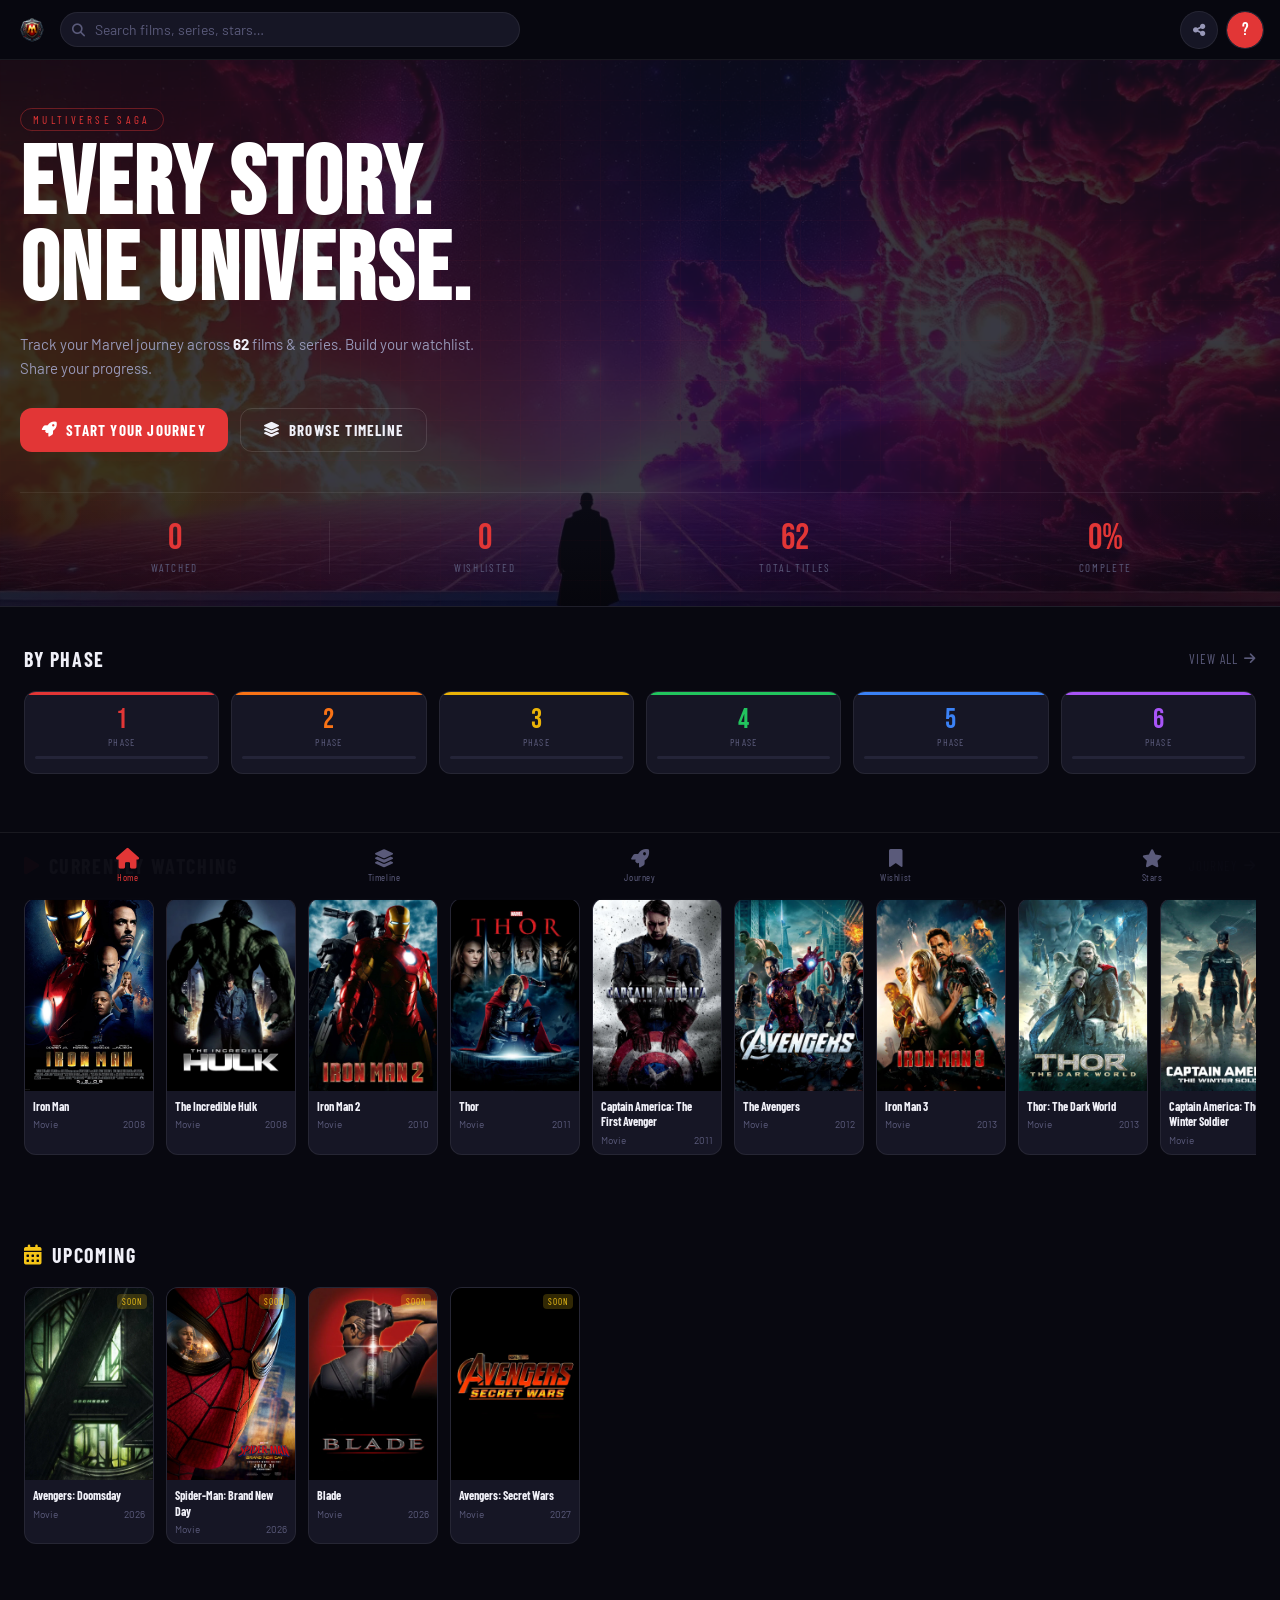
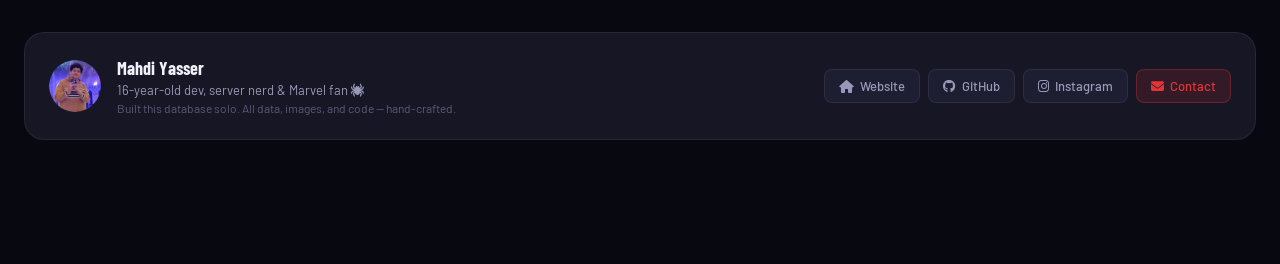
==== commit e146e764: "Update" ====
--- a/index.html
+++ b/index.html
@@ -1,364 +1,14 @@
 <!DOCTYPE html>
 <html lang="en">
 <head>
-  <meta charset="UTF-8">
-  <meta name="viewport" content="width=device-width, initial-scale=1.0, viewport-fit=cover">
-
-  <!-- Primary Meta -->
-  <title>MCU Universe — The Ultimate Marvel Tracker</title>
-  <meta name="title" content="MCU Universe — The Ultimate Marvel Tracker">
-  <meta name="description" content="Track every Marvel Cinematic Universe film & series. Build your watchlist, follow your journey, explore the cast. The definitive MCU database by Mahdi Yasser.">
-  <meta name="author" content="Mahdi Yasser">
-  <meta name="robots" content="index, follow">
-  <meta name="keywords" content="MCU, Marvel, Cinematic Universe, Iron Man, Avengers, Disney+, tracker, watchlist, movies, series, Mahdi Yasser, Mahdi Yasser MCU">
-  <meta name="theme-color" content="#0a0a0f">
-
-  <!-- Open Graph -->
-  <meta property="og:type" content="website">
-  <meta property="og:url" content="https://mcu.mahdiyasser.site/">
-  <meta property="og:title" content="MCU Universe — The Ultimate Marvel Tracker">
-  <meta property="og:description" content="Track every MCU film & series. Build your watchlist, follow your journey, explore the cast. The definitive MCU database.">
-  <meta property="og:image" content="https://mcu.mahdiyasser.site/assets/images/og.png">
-  <meta property="og:image:width" content="1200">
-  <meta property="og:image:height" content="630">
-  <meta property="og:site_name" content="MCU Universe">
-
-  <!-- Twitter Card -->
-  <meta name="twitter:card" content="summary_large_image">
-  <meta name="twitter:url" content="https://mcu.mahdiyasser.site/">
-  <meta name="twitter:title" content="MCU Universe — The Ultimate Marvel Tracker">
-  <meta name="twitter:description" content="Track every MCU film & series. Build your watchlist, follow your journey, explore the cast.">
-  <meta name="twitter:image" content="https://mcu.mahdiyasser.site/assets/images/og.png">
-
-  <!-- Canonical -->
-  <link rel="canonical" href="https://mcu.mahdiyasser.site/">
-
-  <!-- Favicon -->
-  <link rel="icon" href="/favicon.ico">
-  <link rel="apple-touch-icon" href="/favicon.ico">
-  <link rel="shortcut icon" href="/favicon.ico">
-
-  <!-- JSON-LD -->
-  <script type="application/ld+json">
-  {
-    "@context": "https://schema.org",
-    "@type": "WebSite",
-    "name": "MCU Universe",
-    "url": "https://mcu.mahdiyasser.site/",
-    "description": "The definitive MCU tracker — films, series, cast, and your personal watching journey.",
-    "author": {
-      "@type": "Person",
-      "name": "Mahdi Yasser",
-      "url": "https://mahdiyasser.site/"
-    }
-  }
-  </script>
-
-  <!-- Fonts -->
-  <link rel="preconnect" href="https://fonts.googleapis.com">
-  <link rel="preconnect" href="https://fonts.gstatic.com" crossorigin>
-  <link href="https://fonts.googleapis.com/css2?family=Bebas+Neue&family=Barlow:ital,wght@0,300;0,400;0,500;0,600;0,700;1,300;1,400&family=Barlow+Condensed:wght@300;400;500;600;700;800&display=swap" rel="stylesheet">
-
-  <!-- Font Awesome -->
-  <link rel="stylesheet" href="https://cdnjs.cloudflare.com/ajax/libs/font-awesome/6.5.1/css/all.min.css">
-
-  <link rel="stylesheet" href="style.css">
+    <meta charset="UTF-8">
+    <meta http-equiv="refresh" content="0; url=./app">
+    <title>Redirecting...</title>
+    <script type="text/javascript">
+        window.location.href = "./app"
+    </script>
 </head>
 <body>
-
-<!-- ========== LOADING SCREEN ========== -->
-<div id="loader">
-  <div class="loader-inner">
-    <div class="loader-arc"></div>
-    <div class="loader-text">INITIALIZING</div>
-    <div class="loader-sub">Marvel Cinematic Universe Database</div>
-  </div>
-</div>
-
-<!-- ========== ACCOUNT PANEL ========== -->
-<div id="account-panel" class="panel hidden">
-  <div class="panel-backdrop" onclick="closePanel('account-panel')"></div>
-  <div class="panel-box">
-    <button class="panel-close" onclick="closePanel('account-panel')"><i class="fa-solid fa-xmark"></i></button>
-    <div class="panel-header">
-      <div class="panel-icon"><i class="fa-solid fa-user-shield"></i></div>
-      <h2>Your Profile</h2>
-    </div>
-    <div id="account-content"></div>
-  </div>
-</div>
-
-<!-- ========== SHARE PANEL ========== -->
-<div id="share-panel" class="panel hidden">
-  <div class="panel-backdrop" onclick="closePanel('share-panel')"></div>
-  <div class="panel-box">
-    <button class="panel-close" onclick="closePanel('share-panel')"><i class="fa-solid fa-xmark"></i></button>
-    <div class="panel-header">
-      <div class="panel-icon share-icon"><i class="fa-solid fa-share-nodes"></i></div>
-      <h2>Share Your Journey</h2>
-      <p>Anyone with this link can view your progress</p>
-    </div>
-    <div id="share-content"></div>
-  </div>
-</div>
-
-<!-- ========== DETAIL PANEL ========== -->
-<div id="detail-panel" class="panel hidden">
-  <div class="panel-backdrop" onclick="closePanel('detail-panel')"></div>
-  <div class="panel-box panel-box--wide">
-    <button class="panel-close" onclick="closePanel('detail-panel')"><i class="fa-solid fa-xmark"></i></button>
-    <div id="detail-content"></div>
-  </div>
-</div>
-
-<!-- ========== STAR PANEL ========== -->
-<div id="star-panel" class="panel hidden">
-  <div class="panel-backdrop" onclick="closePanel('star-panel')"></div>
-  <div class="panel-box">
-    <button class="panel-close" onclick="closePanel('star-panel')"><i class="fa-solid fa-xmark"></i></button>
-    <div id="star-content"></div>
-  </div>
-</div>
-
-<!-- ========== TOAST ========== -->
-<div id="toast-container"></div>
-
-<!-- ========== HEADER ========== -->
-<header id="site-header">
-  <div class="header-inner">
-    <a class="header-logo" href="#" onclick="switchTab('home'); return false;">
-      <span class="logo-m">M</span><span class="logo-cu">CU</span>
-      <span class="logo-tag">UNIVERSE</span>
-    </a>
-
-    <div class="header-search-wrap" id="header-search-wrap">
-      <i class="fa-solid fa-magnifying-glass search-icon"></i>
-      <input type="text" id="global-search" placeholder="Search films, series, stars…" autocomplete="off">
-      <div id="search-results-drop" class="search-drop hidden"></div>
-    </div>
-
-    <div class="header-actions">
-      <button class="hdr-btn" onclick="openSharePanel()" title="Share Your Journey">
-        <i class="fa-solid fa-share-nodes"></i>
-      </button>
-      <button class="hdr-btn hdr-account" onclick="openAccountPanel()" title="Profile">
-        <span id="hdr-avatar"></span>
-      </button>
-    </div>
-  </div>
-</header>
-
-<!-- ========== MAIN ========== -->
-<main id="app">
-
-  <!-- ===== TAB: HOME ===== -->
-  <section id="tab-home" class="tab-section active">
-    <div class="hero-banner">
-      <div class="hero-bg-grid"></div>
-      <div class="hero-content">
-        <div class="hero-eyebrow"><span class="phase-badge">MULTIVERSE SAGA</span></div>
-        <h1 class="hero-title">EVERY STORY.<br>ONE UNIVERSE.</h1>
-        <p class="hero-sub">Track your Marvel journey across <strong id="hero-total">0</strong> films & series. Build your watchlist. Share your progress.</p>
-        <div class="hero-cta-row">
-          <button class="btn-primary" onclick="switchTab('journey')">
-            <i class="fa-solid fa-rocket"></i> Start Your Journey
-          </button>
-          <button class="btn-ghost" onclick="switchTab('timeline')">
-            <i class="fa-solid fa-layer-group"></i> Browse Timeline
-          </button>
-        </div>
-      </div>
-      <div class="hero-stats-row">
-        <div class="hero-stat">
-          <span id="stat-watched" class="stat-num">0</span>
-          <span class="stat-label">Watched</span>
-        </div>
-        <div class="hero-stat">
-          <span id="stat-wishlist" class="stat-num">0</span>
-          <span class="stat-label">Wishlisted</span>
-        </div>
-        <div class="hero-stat">
-          <span id="stat-total-home" class="stat-num">0</span>
-          <span class="stat-label">Total Titles</span>
-        </div>
-        <div class="hero-stat">
-          <span id="stat-pct" class="stat-num">0%</span>
-          <span class="stat-label">Complete</span>
-        </div>
-      </div>
-    </div>
-
-    <!-- Quick Phase Overview -->
-    <div class="section-wrap">
-      <div class="section-header">
-        <h2 class="section-title">By Phase</h2>
-        <button class="section-link" onclick="switchTab('timeline')">View All <i class="fa-solid fa-arrow-right"></i></button>
-      </div>
-      <div id="phase-overview" class="phase-overview-grid"></div>
-    </div>
-
-    <!-- Currently Watching -->
-    <div class="section-wrap" id="currently-watching-section">
-      <div class="section-header">
-        <h2 class="section-title"><i class="fa-solid fa-play txt-red"></i> Currently Watching</h2>
-        <button class="section-link" onclick="switchTab('journey')">Journey <i class="fa-solid fa-arrow-right"></i></button>
-      </div>
-      <div id="currently-watching-list" class="cards-row"></div>
-    </div>
-
-    <!-- New & Upcoming -->
-    <div class="section-wrap">
-      <div class="section-header">
-        <h2 class="section-title"><i class="fa-solid fa-calendar-days txt-gold"></i> Upcoming</h2>
-      </div>
-      <div id="upcoming-list" class="cards-row"></div>
-    </div>
-
-    <!-- About / Made By -->
-    <div class="section-wrap">
-      <div class="about-footer-card">
-        <div class="afc-left">
-          <div class="afc-avatar">M</div>
-          <div class="afc-text">
-            <span class="afc-name">Mahdi Yasser</span>
-            <span class="afc-role">16-year-old dev, server nerd &amp; Marvel fan <i class="fa-solid fa-spider"></i></span>
-            <span class="afc-bio">Built this database solo. All data, images, and code — hand-crafted.</span>
-          </div>
-        </div>
-        <div class="afc-links">
-          <a href="https://mahdiyasser.site" target="_blank" class="afc-btn"><i class="fa-solid fa-house"></i> Website</a>
-          <a href="https://github.com/Mahdiyasser" target="_blank" class="afc-btn"><i class="fa-brands fa-github"></i> GitHub</a>
-          <a href="https://www.instagram.com/mahdiyasser1/" target="_blank" class="afc-btn"><i class="fa-brands fa-instagram"></i> Instagram</a>
-          <a href="https://mahdiyasser.site/contact/" target="_blank" class="afc-btn afc-btn--red"><i class="fa-solid fa-envelope"></i> Contact</a>
-        </div>
-      </div>
-    </div>
-  </section>
-
-  <!-- ===== TAB: TIMELINE ===== -->
-  <section id="tab-timeline" class="tab-section">
-    <div class="tab-hero-mini">
-      <h1>MCU TIMELINE</h1>
-      <p>Every title — in release or chronological order</p>
-    </div>
-
-    <div class="timeline-controls">
-      <div class="order-toggle">
-        <button class="order-btn active" id="btn-release" onclick="setOrder('release')">Release Order</button>
-        <button class="order-btn" id="btn-chrono" onclick="setOrder('chrono')">Chronological</button>
-      </div>
-      <div class="filter-row">
-        <button class="filter-btn active" data-filter="all" onclick="setTypeFilter('all',this)">All</button>
-        <button class="filter-btn" data-filter="movie" onclick="setTypeFilter('movie',this)">Movies</button>
-        <button class="filter-btn" data-filter="series" onclick="setTypeFilter('series',this)">Series</button>
-        <button class="filter-btn" data-filter="special_presentation" onclick="setTypeFilter('special_presentation',this)">Specials</button>
-      </div>
-    </div>
-
-    <div id="timeline-phases" class="timeline-phases-wrap"></div>
-  </section>
-
-  <!-- ===== TAB: JOURNEY ===== -->
-  <section id="tab-journey" class="tab-section">
-    <div class="tab-hero-mini journey-hero-mini">
-      <div class="journey-hero-content">
-        <h1>YOUR JOURNEY</h1>
-        <p>Track progress like a game. Level up through the MCU.</p>
-      </div>
-      <div class="journey-xp-bar-wrap">
-        <div class="journey-level-badge" id="journey-level-badge">LVL 1</div>
-        <div class="journey-xp-info">
-          <span id="journey-xp-label">0 XP</span>
-          <span id="journey-xp-next">Next: Recruit</span>
-        </div>
-        <div class="xp-bar-outer">
-          <div class="xp-bar-inner" id="xp-bar-inner"></div>
-        </div>
-        <div class="journey-rank-name" id="journey-rank-name">Civilian</div>
-      </div>
-    </div>
-
-    <!-- Journey Achievements -->
-    <div class="section-wrap">
-      <div class="section-header">
-        <h2 class="section-title"><i class="fa-solid fa-trophy txt-gold"></i> Achievements</h2>
-      </div>
-      <div id="achievements-grid" class="achievements-grid"></div>
-    </div>
-
-    <!-- Journey Stats -->
-    <div class="section-wrap">
-      <div class="section-header">
-        <h2 class="section-title"><i class="fa-solid fa-chart-bar txt-red"></i> Your Stats</h2>
-      </div>
-      <div id="journey-stats-grid" class="journey-stats-grid"></div>
-    </div>
-
-    <!-- Watch Queue -->
-    <div class="section-wrap">
-      <div class="section-header">
-        <h2 class="section-title"><i class="fa-solid fa-list-check"></i> Watch Queue</h2>
-        <button class="section-link" onclick="openNextToWatch()">Suggest Next <i class="fa-solid fa-wand-sparkles"></i></button>
-      </div>
-      <div id="watch-queue" class="timeline-phases-wrap"></div>
-    </div>
-  </section>
-
-  <!-- ===== TAB: WISHLIST ===== -->
-  <section id="tab-wishlist" class="tab-section">
-    <div class="tab-hero-mini">
-      <h1>WISHLIST</h1>
-      <p>Titles you want to watch</p>
-    </div>
-    <div class="section-wrap">
-      <div id="wishlist-grid" class="cards-grid-main"></div>
-      <div id="wishlist-empty" class="empty-state hidden">
-        <i class="fa-solid fa-bookmark"></i>
-        <p>No wishlist items yet.</p>
-        <small>Browse the Timeline and hit <i class="fa-solid fa-bookmark"></i> to add titles.</small>
-      </div>
-    </div>
-  </section>
-
-  <!-- ===== TAB: STARS ===== -->
-  <section id="tab-stars" class="tab-section">
-    <div class="tab-hero-mini">
-      <h1>CAST & CREW</h1>
-      <p>72 stars of the Marvel universe</p>
-    </div>
-    <div class="stars-controls">
-      <input type="text" id="stars-search" placeholder="Search cast & crew…" oninput="filterStars(this.value)">
-    </div>
-    <div id="stars-grid" class="stars-grid"></div>
-  </section>
-
-</main>
-
-<!-- ========== BOTTOM NAV ========== -->
-<nav id="bottom-nav">
-  <button class="nav-btn active" data-tab="home" onclick="switchTab('home')">
-    <i class="fa-solid fa-house"></i>
-    <span>Home</span>
-  </button>
-  <button class="nav-btn" data-tab="timeline" onclick="switchTab('timeline')">
-    <i class="fa-solid fa-layer-group"></i>
-    <span>Timeline</span>
-  </button>
-  <button class="nav-btn" data-tab="journey" onclick="switchTab('journey')">
-    <i class="fa-solid fa-rocket"></i>
-    <span>Journey</span>
-  </button>
-  <button class="nav-btn" data-tab="wishlist" onclick="switchTab('wishlist')">
-    <i class="fa-solid fa-bookmark"></i>
-    <span>Wishlist</span>
-    <span id="wishlist-badge" class="nav-badge hidden">0</span>
-  </button>
-  <button class="nav-btn" data-tab="stars" onclick="switchTab('stars')">
-    <i class="fa-solid fa-star"></i>
-    <span>Stars</span>
-  </button>
-</nav>
-
-<script src="script.js"></script>
+    <p>If you are not redirected automatically, follow this <a href="./app">link to the app</a>.</p>
 </body>
 </html>
